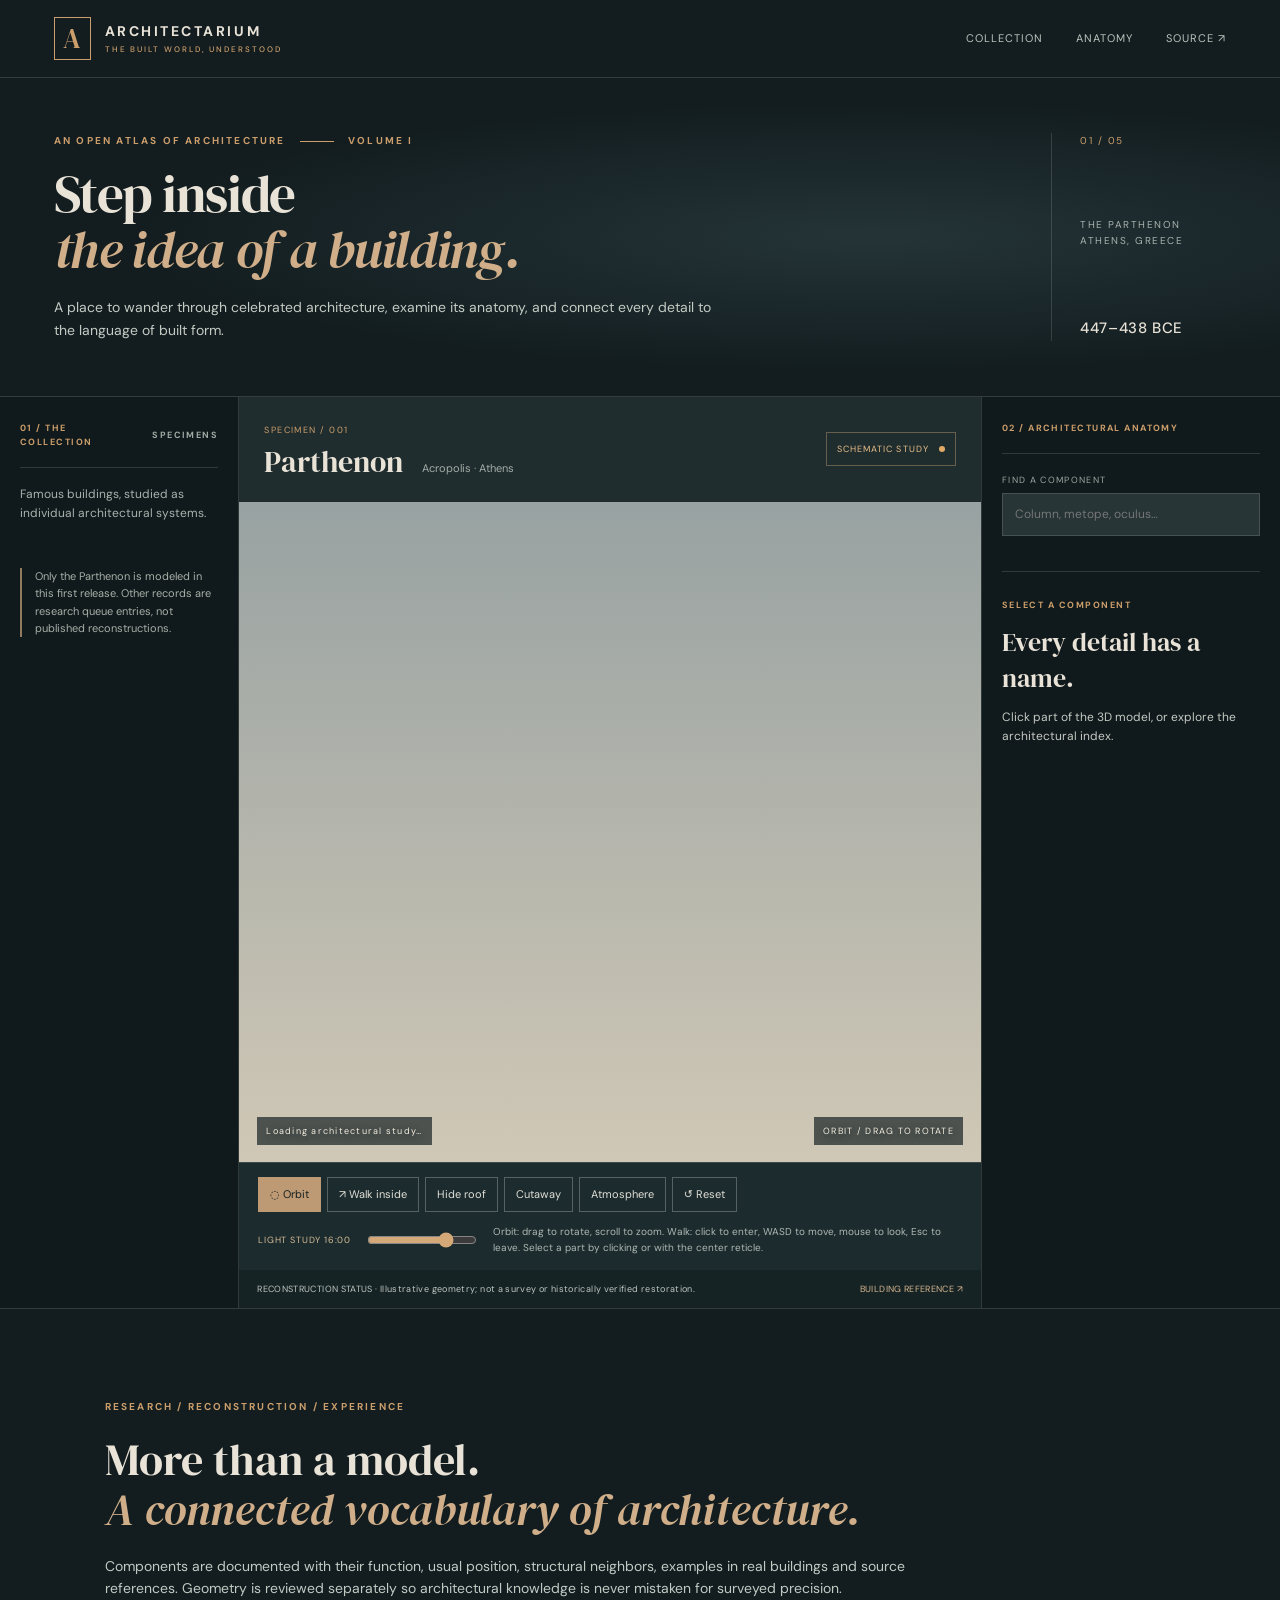
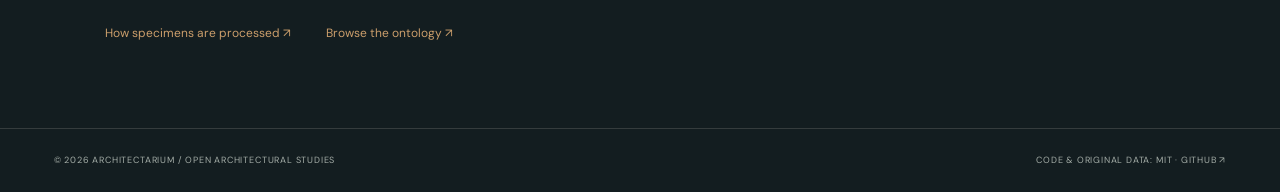
==== site/index.html @ 04c2835b "Lay out public architectural gallery and anatomy explorer" ====
<!doctype html>
<html lang="en"><head>
<meta charset="utf-8"><meta name="viewport" content="width=device-width,initial-scale=1">
<meta name="theme-color" content="#111a1d">
<meta name="description" content="Architectarium: a 3D architectural atlas and component ontology.">
<title>Architectarium — The built world, understood</title>
<link rel="stylesheet" href="./styles.css">
<script type="importmap">{"imports":{"three":"https://cdn.jsdelivr.net/npm/three@0.180.0/build/three.module.js","three/addons/":"https://cdn.jsdelivr.net/npm/three@0.180.0/examples/jsm/"}}</script>
<script type="module" src="./app.js"></script></head>
<body>
<header class="mast"><a class="wordmark" href="./" aria-label="Architectarium homepage"><span class="mark">A</span><span>ARCHITECTARIUM<small>THE BUILT WORLD, UNDERSTOOD</small></span></a><nav><a href="#collection">Collection</a><a href="#anatomy">Anatomy</a><a href="https://github.com/sguzman/architectarium" target="_blank" rel="noopener noreferrer">Source ↗</a></nav></header>
<section class="intro"><div><div class="eyebrow">AN OPEN ATLAS OF ARCHITECTURE <span class="line"></span> VOLUME I</div><h1>Step inside<br><em>the idea of a building.</em></h1><p>A place to wander through celebrated architecture, examine its anatomy, and connect every detail to the language of built form.</p></div><div class="folio"><span>01 / 05</span><span>THE PARTHENON<br>ATHENS, GREECE</span><strong>447–438 BCE</strong></div></section>
<main class="workspace">
<aside class="collection" id="collection"><div class="panel-heading"><span>01 / THE COLLECTION</span><strong id="specimenCount">SPECIMENS</strong></div><div class="panel-copy">Famous buildings, studied as individual architectural systems.</div><div id="specimenList" class="specimen-list" aria-live="polite"></div><div class="aside-note">Only the Parthenon is modeled in this first release. Other records are research queue entries, not published reconstructions.</div></aside>
<section class="stage" aria-label="Interactive architectural viewer">
<div class="stage-header"><div class="stage-title"><span class="stage-number">SPECIMEN / 001</span><h2>Parthenon <small>Acropolis · Athens</small></h2></div><div class="quality">SCHEMATIC STUDY <span class="statusdot"></span></div></div>
<div class="viewport" id="viewport"><canvas id="view" aria-label="Interactive three-dimensional Parthenon"></canvas><div class="scene-hud"><span id="sceneState">Loading architectural study…</span><span id="navigationState">ORBIT / DRAG TO ROTATE</span></div><div id="crosshair" aria-hidden="true">+</div><div class="viewport-error" id="error" role="status" hidden></div></div>
<div class="toolbar">
<div class="toolbar-row"><button id="orbitMode" class="active" aria-pressed="true" type="button">◌ Orbit</button><button id="walkMode" type="button" aria-pressed="false">↗ Walk inside</button><button id="roofToggle" type="button" aria-pressed="false">Hide roof</button><button id="wallsToggle" type="button" aria-pressed="false">Cutaway</button><button id="dustToggle" type="button" aria-pressed="false">Atmosphere</button><button id="reset" type="button">↺ Reset</button></div>
<div class="light-row"><label for="daylight">LIGHT STUDY <span id="hourLabel">16:00</span></label><input id="daylight" type="range" min="7" max="19" step=".5" value="16"><span class="help">Orbit: drag to rotate, scroll to zoom. Walk: click to enter, WASD to move, mouse to look, Esc to leave. Select a part by clicking or with the center reticle.</span></div></div>
<div class="viewer-footer"><span>RECONSTRUCTION STATUS · Illustrative geometry; not a survey or historically verified restoration.</span><a href="https://parthenonfrieze.gr/en/the-parthenon/" rel="noopener noreferrer" target="_blank">BUILDING REFERENCE ↗</a></div>
</section>
<aside class="anatomy" id="anatomy"><div class="panel-heading"><span>02 / ARCHITECTURAL ANATOMY</span><strong id="termCount"></strong></div><label class="searchlabel" for="search">FIND A COMPONENT</label><input id="search" type="search" placeholder="Column, metope, oculus…" autocomplete="off">
<div class="term-list" id="terms" role="list" aria-label="Architectural concepts"></div><div class="inspector" id="inspector" aria-live="polite"><div class="placeholder"><span>SELECT A COMPONENT</span><strong>Every detail has a name.</strong><p>Click part of the 3D model, or explore the architectural index.</p></div></div>
</aside></main>
<section class="statement" id="method"><span class="eyebrow">RESEARCH / RECONSTRUCTION / EXPERIENCE</span><h2>More than a model.<br><em>A connected vocabulary of architecture.</em></h2><p>Components are documented with their function, usual position, structural neighbors, examples in real buildings and source references. Geometry is reviewed separately so architectural knowledge is never mistaken for surveyed precision.</p><div class="statement-links"><a href="https://github.com/sguzman/architectarium/blob/main/docs/SPECIMEN_PROTOCOL.md">How specimens are processed ↗</a><a href="https://github.com/sguzman/architectarium/tree/main/ontology">Browse the ontology ↗</a></div></section>
<footer><span>© 2026 ARCHITECTARIUM / OPEN ARCHITECTURAL STUDIES</span><span>CODE & ORIGINAL DATA: MIT · <a href="https://github.com/sguzman/architectarium">GITHUB ↗</a></span></footer>
</body></html>
---- site/styles.css ----
@import url('https://fonts.googleapis.com/css2?family=DM+Sans:wght@400;500;600;700&family=DM+Serif+Display:ital@0;1&display=swap');
:root{--deep:#131d20;--darker:#10191b;--ink:#e8e2d7;--muted:#a9b2ae;--accent:#cb9e6b;--line:rgba(230,223,209,.16);--panel:#1b292b;--serif:'DM Serif Display',Georgia,serif;--sans:'DM Sans',system-ui,sans-serif}
*{box-sizing:border-box}html{scroll-behavior:smooth}body{margin:0;background:var(--deep);color:var(--ink);font:14px/1.58 var(--sans)}a{color:inherit;text-decoration:none}button,input{font:inherit}button{cursor:pointer}button:focus-visible,a:focus-visible,input:focus-visible{outline:2px solid var(--accent);outline-offset:3px}
.mast{height:78px;padding:0 clamp(24px,4.2vw,82px);display:flex;align-items:center;justify-content:space-between;border-bottom:1px solid var(--line)}.wordmark{display:flex;align-items:center;gap:14px;font-size:14px;font-weight:700;letter-spacing:.18em;line-height:1.3}.wordmark small{display:block;font-size:8px;letter-spacing:.24em;font-weight:500;color:var(--accent);margin-top:4px}.mark{display:grid;place-items:center;width:37px;height:43px;border:1px solid var(--accent);font-family:var(--serif);color:var(--accent);font-size:27px;font-weight:400;letter-spacing:0}.mast nav{display:flex;gap:33px;color:#bac4bc;font-size:11px;letter-spacing:.09em;text-transform:uppercase}.mast nav a:hover,.statement-links a:hover{color:var(--accent)}
.intro{min-height:296px;padding:55px clamp(24px,4.2vw,82px) 55px;display:flex;justify-content:space-between;align-items:flex-end;gap:30px;background:radial-gradient(ellipse at 68% 50%,#243437 0%,transparent 60%)}.eyebrow{font-size:10px;color:var(--accent);font-weight:700;letter-spacing:.22em}.line{display:inline-block;width:34px;border-bottom:1px solid var(--accent);vertical-align:middle;margin:0 10px}.intro h1{font-family:var(--serif);font-weight:400;font-size:clamp(37px,4.15vw,66px);line-height:1.06;letter-spacing:-.025em;margin:17px 0 18px}.intro h1 em,.statement h2 em{color:#cfae89;font-weight:400}.intro p{margin:0;max-width:670px;color:#c4cbc3;font-size:14px}.folio{align-self:stretch;min-width:175px;display:flex;flex-direction:column;justify-content:space-between;align-items:flex-start;border-left:1px solid var(--line);padding-left:28px;font-size:10px;letter-spacing:.15em;color:var(--muted)}.folio span:first-child{color:var(--accent)}.folio strong{font-size:15px;color:var(--ink);font-weight:500;letter-spacing:.04em}
.workspace{display:grid;grid-template-columns:minmax(195px,1fr) minmax(400px,3.1fr) minmax(245px,1.25fr);border-top:1px solid var(--line);border-bottom:1px solid var(--line);min-height:750px}.collection,.anatomy{padding:24px 20px;background:var(--darker);min-width:0}.collection{border-right:1px solid var(--line)}.anatomy{border-left:1px solid var(--line)}.panel-heading{display:flex;justify-content:space-between;align-items:center;gap:12px;padding-bottom:18px;border-bottom:1px solid var(--line);color:var(--accent);font-size:9px;letter-spacing:.16em;font-weight:700}.panel-heading strong{font-size:9px;color:#a0aba5;white-space:nowrap}.panel-copy{font-size:12px;color:var(--muted);margin:17px 0 20px}.specimen-list{display:flex;flex-direction:column;gap:7px}.specimen{display:block;border:1px solid var(--line);padding:14px 15px;background:transparent;color:var(--ink);width:100%;text-align:left}.specimen.current{border-color:rgba(203,158,107,.62);background:rgba(203,158,107,.10)}.specimen .n{display:flex;justify-content:space-between;font-size:10px;letter-spacing:.1em;color:var(--accent)}.specimen h3{font:normal 22px var(--serif);margin:11px 0 0}.specimen p{font-size:11px;color:var(--muted);margin:3px 0 0}.specimen .status{margin-top:13px;font-size:9px;letter-spacing:.1em;text-transform:uppercase;color:#9aa49b}.aside-note{margin-top:25px;border-left:2px solid #917b5e;padding-left:13px;font-size:11px;color:#a8b0a8}
.stage{min-width:0;display:flex;flex-direction:column;background:#293739}.stage-header{padding:20px 25px;min-height:88px;display:flex;align-items:center;justify-content:space-between;background:#202d2f;gap:12px}.stage-number{font-size:9px;color:var(--accent);letter-spacing:.16em}.stage-title h2{margin:2px 0 0;font:normal 30px var(--serif)}.stage-title h2 small{font:11px var(--sans);color:#a3ada7;margin-left:12px}.quality{font-size:9px;letter-spacing:.12em;color:#e8be88;border:1px solid rgba(232,190,136,.35);padding:9px 10px;white-space:nowrap}.statusdot{display:inline-block;width:6px;height:6px;border-radius:50%;background:#e0aa66;margin-left:7px}
.viewport{height:clamp(400px,57vw,660px);min-height:400px;position:relative;overflow:hidden;background:linear-gradient(#98a2a2,#d0c8b6)}#view{width:100%;height:100%;display:block;outline:none}.scene-hud{pointer-events:none;position:absolute;left:18px;right:18px;bottom:17px;display:flex;justify-content:space-between;gap:10px;font-size:9px;letter-spacing:.14em;color:#f3eddf;text-shadow:0 2px 7px #202b2d}.scene-hud span{background:rgba(17,29,31,.68);padding:7px 9px}#crosshair{position:absolute;left:50%;top:50%;transform:translate(-50%,-50%);font:23px var(--sans);color:white;text-shadow:0 1px 5px #182329;pointer-events:none;display:none}.viewport.walking #crosshair{display:block}.viewport-error{position:absolute;inset:20px;background:rgba(19,29,32,.91);padding:30px;color:#edd5a7}
.toolbar{background:#1c2b2d;padding:14px 19px;border-top:1px solid var(--line)}.toolbar-row{display:flex;gap:6px;flex-wrap:wrap}.toolbar button{background:transparent;border:1px solid #556261;color:#e2e0d8;font-size:11px;padding:8px 11px}.toolbar button:hover,.toolbar button.active{background:#bd9974;color:#142023;border-color:#bd9974}.light-row{display:flex;align-items:center;gap:14px;padding-top:12px;flex-wrap:wrap}.light-row label{font-size:9px;color:#d7bd97;white-space:nowrap;letter-spacing:.09em}.light-row input{accent-color:#d4a877;width:110px}.help{font-size:10px;color:#aeb9b4;flex:1;min-width:230px}.viewer-footer{padding:12px 18px;display:flex;gap:10px;justify-content:space-between;background:#162325;color:#bdc5c0;font-size:9px;letter-spacing:.04em}.viewer-footer a{white-space:nowrap;color:#d5b58f}
.searchlabel{display:block;margin:19px 0 6px;color:#9ba8a2;font-size:9px;letter-spacing:.15em}#search{width:100%;background:#273537;border:1px solid var(--line);border-radius:0;padding:11px 12px;color:var(--ink);font-size:12px;outline:none}#search:focus{border-color:var(--accent)}.term-list{display:flex;flex-wrap:wrap;gap:6px;margin:15px 0 20px;max-height:175px;overflow:auto;align-content:start}.term-list button{background:#243235;color:#c5ceca;border:1px solid #3a4c4c;padding:5px 8px;font-size:10px;text-align:left}.term-list button.active,.term-list button:hover{border-color:var(--accent);color:#f1d5b1}.inspector{border-top:1px solid var(--line);padding-top:20px}.placeholder span,.inspector .tag{font-size:9px;font-weight:700;letter-spacing:.17em;color:var(--accent);text-transform:uppercase}.placeholder strong{display:block;font:normal 26px var(--serif);margin:10px 0}.placeholder p,.inspector p{font-size:12px;color:#c4c9c2}.inspector h3{font:normal 29px var(--serif);margin:8px 0 12px}.inspector dt{font-size:9px;letter-spacing:.13em;color:#c5a47f;font-weight:700;margin-top:13px;text-transform:uppercase}.inspector dd{margin:5px 0;font-size:12px;color:#c6cec6}.inspector a{color:#e2bc8f;overflow-wrap:anywhere}.rel{border:1px solid #485958;background:#26373a;color:#e9c7a5;font-size:10px;padding:4px 7px;margin:4px 4px 0 0}.inspector .example{font-size:11px;line-height:1.7}.inspector .note{font-size:10px;color:#a8b2aa;margin-top:15px;border-top:1px solid var(--line);padding-top:12px}
.statement{padding:85px clamp(24px,7vw,110px);max-width:1250px;margin:auto}.statement h2{font:normal clamp(32px,3.4vw,52px)/1.14 var(--serif);margin:20px 0}.statement p{max-width:830px;font-size:14px;color:#c1cbc4}.statement-links{display:flex;gap:35px;flex-wrap:wrap;margin-top:25px;color:var(--accent);font-size:12px}footer{border-top:1px solid var(--line);padding:24px clamp(24px,4.2vw,82px);display:flex;justify-content:space-between;gap:15px;flex-wrap:wrap;color:#a4ada7;letter-spacing:.09em;font-size:9px}
@media(max-width:1200px){.workspace{grid-template-columns:200px minmax(400px,1fr)}.anatomy{grid-column:1/-1;border-left:0;border-top:1px solid var(--line)}.term-list{max-height:130px}.inspector{max-width:720px}.viewport{height:530px}}
@media(max-width:730px){.mast{height:auto;gap:18px;padding:18px 20px;flex-wrap:wrap}.mast nav{gap:19px}.intro{padding:39px 22px;min-height:auto}.folio{display:none}.workspace{display:flex;flex-direction:column}.stage{order:0}.collection{order:1;border-right:0;border-top:1px solid var(--line)}.anatomy{order:2}.specimen-list{display:grid;grid-template-columns:repeat(auto-fit,minmax(175px,1fr))}.viewport{height:55vh;min-height:360px}.stage-header{padding:16px}.stage-title h2{font-size:24px}.stage-title h2 small{display:block;margin:0}.quality{font-size:8px}.viewer-footer{flex-direction:column}.statement{padding:58px 22px}}
@media(prefers-reduced-motion:reduce){html{scroll-behavior:auto}*{transition:none!important;animation:none!important}}
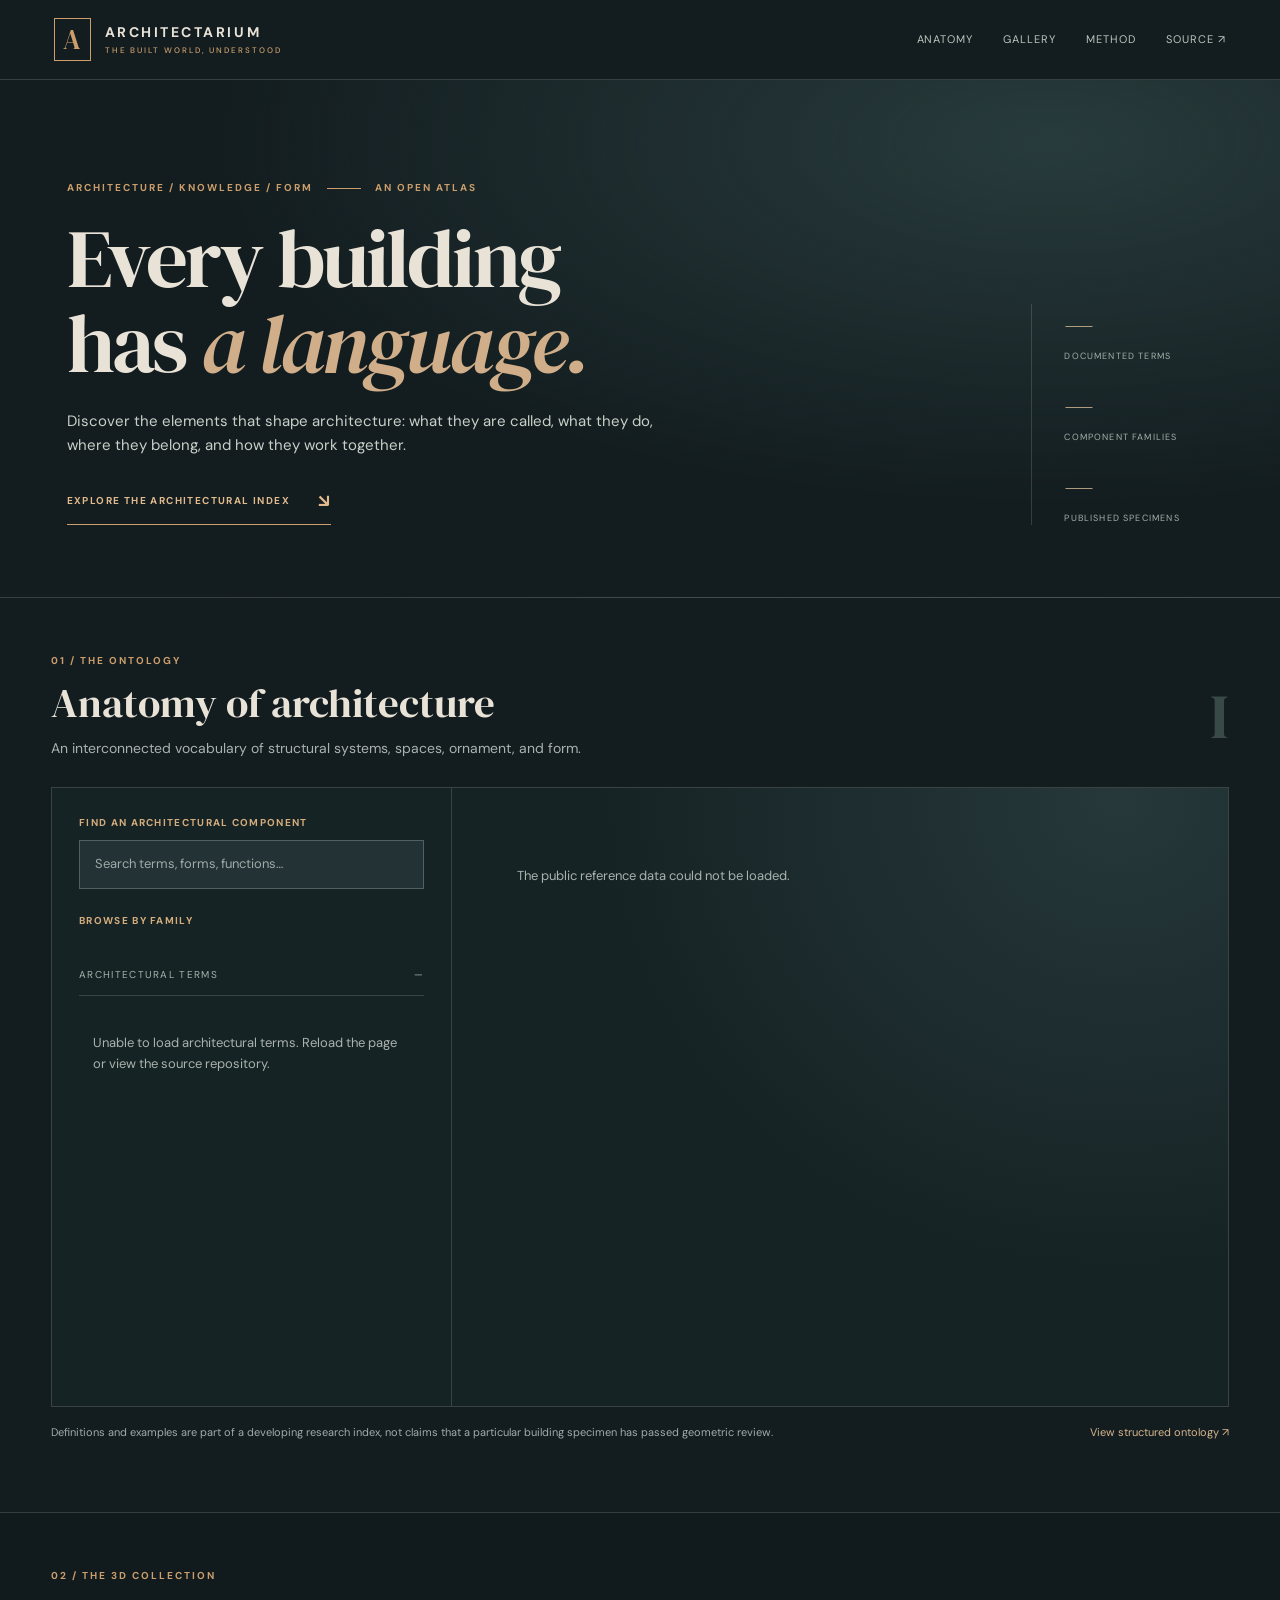
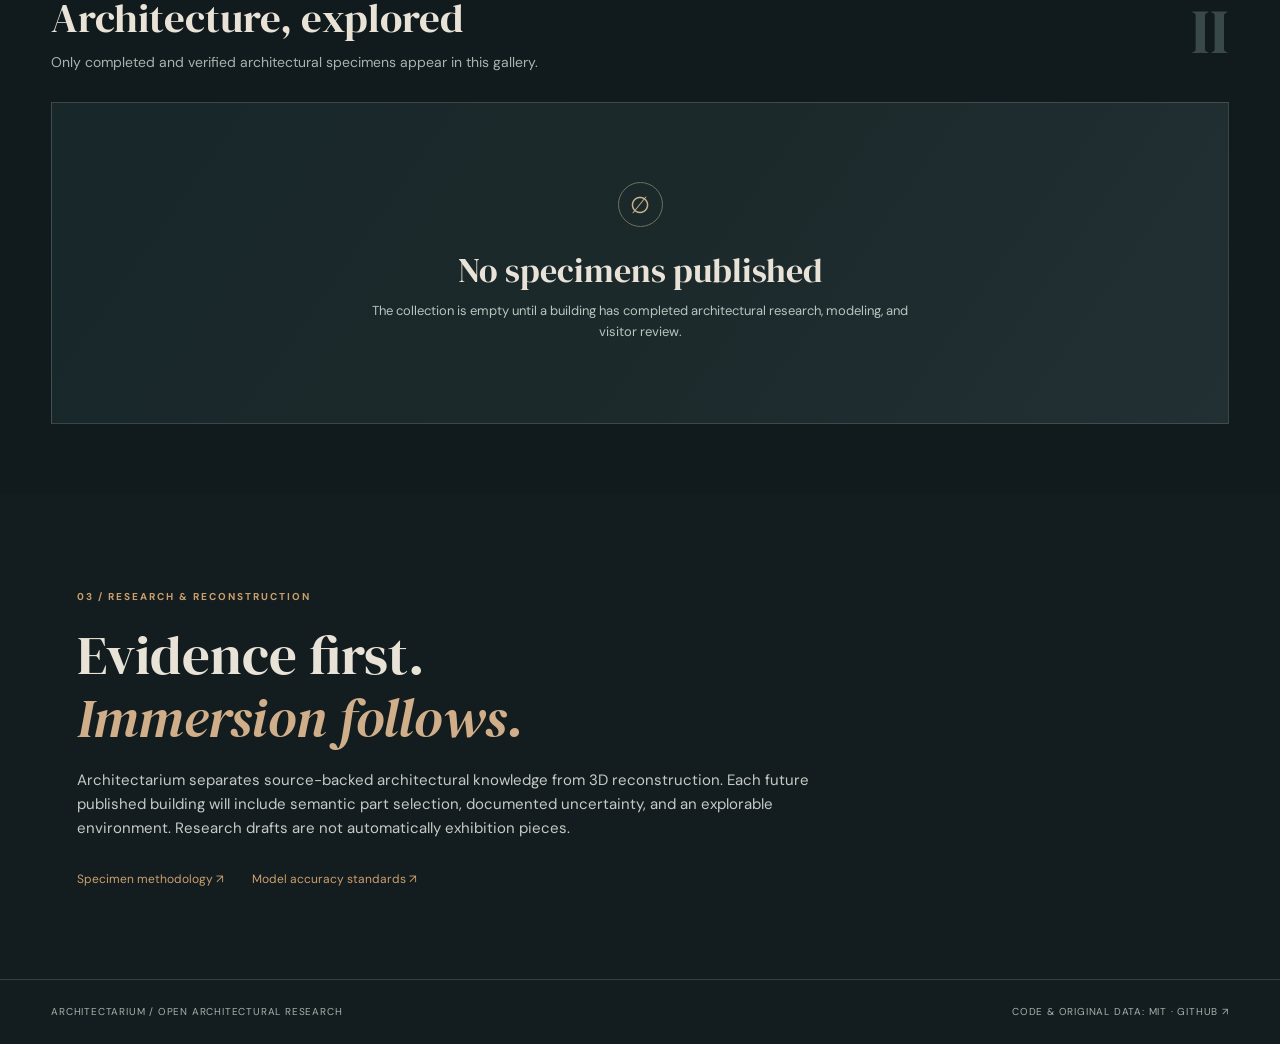
==== commit 74d784ca: "Replace gallery drafts with an ontology-first public interface" ====
--- a/site/index.html
+++ b/site/index.html
@@ -1,28 +1,60 @@
 <!doctype html>
-<html lang="en"><head>
-<meta charset="utf-8"><meta name="viewport" content="width=device-width,initial-scale=1">
-<meta name="theme-color" content="#111a1d">
-<meta name="description" content="Architectarium: a 3D architectural atlas and component ontology.">
-<title>Architectarium — The built world, understood</title>
-<link rel="stylesheet" href="./styles.css">
-<script type="importmap">{"imports":{"three":"https://cdn.jsdelivr.net/npm/three@0.180.0/build/three.module.js","three/addons/":"https://cdn.jsdelivr.net/npm/three@0.180.0/examples/jsm/"}}</script>
-<script type="module" src="./app.js"></script></head>
+<html lang="en">
+<head>
+  <meta charset="utf-8">
+  <meta name="viewport" content="width=device-width,initial-scale=1">
+  <meta name="theme-color" content="#111a1d">
+  <meta name="description" content="Architectarium: an independent atlas of architectural vocabulary and carefully documented 3D specimens.">
+  <title>Architectarium — The Built World, Understood</title>
+  <link rel="stylesheet" href="./styles.css">
+  <script type="module" src="./app.js"></script>
+</head>
 <body>
-<header class="mast"><a class="wordmark" href="./" aria-label="Architectarium homepage"><span class="mark">A</span><span>ARCHITECTARIUM<small>THE BUILT WORLD, UNDERSTOOD</small></span></a><nav><a href="#collection">Collection</a><a href="#anatomy">Anatomy</a><a href="https://github.com/sguzman/architectarium" target="_blank" rel="noopener noreferrer">Source ↗</a></nav></header>
-<section class="intro"><div><div class="eyebrow">AN OPEN ATLAS OF ARCHITECTURE <span class="line"></span> VOLUME I</div><h1>Step inside<br><em>the idea of a building.</em></h1><p>A place to wander through celebrated architecture, examine its anatomy, and connect every detail to the language of built form.</p></div><div class="folio"><span>01 / 05</span><span>THE PARTHENON<br>ATHENS, GREECE</span><strong>447–438 BCE</strong></div></section>
-<main class="workspace">
-<aside class="collection" id="collection"><div class="panel-heading"><span>01 / THE COLLECTION</span><strong id="specimenCount">SPECIMENS</strong></div><div class="panel-copy">Famous buildings, studied as individual architectural systems.</div><div id="specimenList" class="specimen-list" aria-live="polite"></div><div class="aside-note">Only the Parthenon is modeled in this first release. Other records are research queue entries, not published reconstructions.</div></aside>
-<section class="stage" aria-label="Interactive architectural viewer">
-<div class="stage-header"><div class="stage-title"><span class="stage-number">SPECIMEN / 001</span><h2>Parthenon <small>Acropolis · Athens</small></h2></div><div class="quality">SCHEMATIC STUDY <span class="statusdot"></span></div></div>
-<div class="viewport" id="viewport"><canvas id="view" aria-label="Interactive three-dimensional Parthenon"></canvas><div class="scene-hud"><span id="sceneState">Loading architectural study…</span><span id="navigationState">ORBIT / DRAG TO ROTATE</span></div><div id="crosshair" aria-hidden="true">+</div><div class="viewport-error" id="error" role="status" hidden></div></div>
-<div class="toolbar">
-<div class="toolbar-row"><button id="orbitMode" class="active" aria-pressed="true" type="button">◌ Orbit</button><button id="walkMode" type="button" aria-pressed="false">↗ Walk inside</button><button id="roofToggle" type="button" aria-pressed="false">Hide roof</button><button id="wallsToggle" type="button" aria-pressed="false">Cutaway</button><button id="dustToggle" type="button" aria-pressed="false">Atmosphere</button><button id="reset" type="button">↺ Reset</button></div>
-<div class="light-row"><label for="daylight">LIGHT STUDY <span id="hourLabel">16:00</span></label><input id="daylight" type="range" min="7" max="19" step=".5" value="16"><span class="help">Orbit: drag to rotate, scroll to zoom. Walk: click to enter, WASD to move, mouse to look, Esc to leave. Select a part by clicking or with the center reticle.</span></div></div>
-<div class="viewer-footer"><span>RECONSTRUCTION STATUS · Illustrative geometry; not a survey or historically verified restoration.</span><a href="https://parthenonfrieze.gr/en/the-parthenon/" rel="noopener noreferrer" target="_blank">BUILDING REFERENCE ↗</a></div>
-</section>
-<aside class="anatomy" id="anatomy"><div class="panel-heading"><span>02 / ARCHITECTURAL ANATOMY</span><strong id="termCount"></strong></div><label class="searchlabel" for="search">FIND A COMPONENT</label><input id="search" type="search" placeholder="Column, metope, oculus…" autocomplete="off">
-<div class="term-list" id="terms" role="list" aria-label="Architectural concepts"></div><div class="inspector" id="inspector" aria-live="polite"><div class="placeholder"><span>SELECT A COMPONENT</span><strong>Every detail has a name.</strong><p>Click part of the 3D model, or explore the architectural index.</p></div></div>
-</aside></main>
-<section class="statement" id="method"><span class="eyebrow">RESEARCH / RECONSTRUCTION / EXPERIENCE</span><h2>More than a model.<br><em>A connected vocabulary of architecture.</em></h2><p>Components are documented with their function, usual position, structural neighbors, examples in real buildings and source references. Geometry is reviewed separately so architectural knowledge is never mistaken for surveyed precision.</p><div class="statement-links"><a href="https://github.com/sguzman/architectarium/blob/main/docs/SPECIMEN_PROTOCOL.md">How specimens are processed ↗</a><a href="https://github.com/sguzman/architectarium/tree/main/ontology">Browse the ontology ↗</a></div></section>
-<footer><span>© 2026 ARCHITECTARIUM / OPEN ARCHITECTURAL STUDIES</span><span>CODE & ORIGINAL DATA: MIT · <a href="https://github.com/sguzman/architectarium">GITHUB ↗</a></span></footer>
+  <header class="mast">
+    <a class="wordmark" href="./" aria-label="Architectarium home"><span class="mark" aria-hidden="true">A</span><span>ARCHITECTARIUM<small>THE BUILT WORLD, UNDERSTOOD</small></span></a>
+    <nav aria-label="Main navigation"><a href="#anatomy">Anatomy</a><a href="#gallery">Gallery</a><a href="#method">Method</a><a href="https://github.com/sguzman/architectarium" rel="noopener noreferrer" target="_blank">Source ↗</a></nav>
+  </header>
+  <section class="intro">
+    <div class="intro-copy">
+      <div class="eyebrow">ARCHITECTURE / KNOWLEDGE / FORM <span class="line"></span> AN OPEN ATLAS</div>
+      <h1>Every building<br>has <em>a language.</em></h1>
+      <p>Discover the elements that shape architecture: what they are called, what they do, where they belong, and how they work together.</p>
+      <a class="explore" href="#anatomy">EXPLORE THE ARCHITECTURAL INDEX <span aria-hidden="true">↘</span></a>
+    </div>
+    <div class="hero-stats" aria-label="Current collection size">
+      <div><strong id="conceptCount">—</strong><span>DOCUMENTED TERMS</span></div>
+      <div><strong id="familyCount">—</strong><span>COMPONENT FAMILIES</span></div>
+      <div><strong id="publishedCount">—</strong><span>PUBLISHED SPECIMENS</span></div>
+    </div>
+  </section>
+  <main>
+    <section class="anatomy-section" id="anatomy">
+      <header class="section-head"><div><span class="eyebrow">01 / THE ONTOLOGY</span><h2>Anatomy of architecture</h2><p>An interconnected vocabulary of structural systems, spaces, ornament, and form.</p></div><span class="section-mark" aria-hidden="true">I</span></header>
+      <div class="workspace">
+        <aside class="index" aria-label="Architectural term browser">
+          <label for="search" class="index-label">FIND AN ARCHITECTURAL COMPONENT</label>
+          <input id="search" type="search" placeholder="Search terms, forms, functions…" autocomplete="off" spellcheck="false">
+          <span class="index-label filter-title">BROWSE BY FAMILY</span>
+          <div id="categories" class="categories" role="group" aria-label="Component families"></div>
+          <div class="index-row"><span>ARCHITECTURAL TERMS</span><span id="termCount">—</span></div>
+          <div id="terms" class="term-list" aria-label="Architectural terms"></div>
+        </aside>
+        <article class="inspector" id="inspector" aria-live="polite" aria-label="Selected architectural term">
+          <div class="inspector-welcome"><div class="eyebrow">THE BUILDING BLOCKS OF FORM</div><h3>Structure has a vocabulary.</h3><p>Select any architectural term to examine its purpose, identifying features, typical location, materials, and relationships with other components.</p><div class="ornament" aria-hidden="true"><span></span><span></span><span></span><span></span></div></div>
+        </article>
+      </div>
+      <div class="ontology-footnote">Definitions and examples are part of a developing research index, not claims that a particular building specimen has passed geometric review. <a href="https://github.com/sguzman/architectarium/tree/main/ontology" target="_blank" rel="noopener noreferrer">View structured ontology ↗</a></div>
+    </section>
+    <section class="gallery-section" id="gallery">
+      <header class="section-head"><div><span class="eyebrow">02 / THE 3D COLLECTION</span><h2>Architecture, explored</h2><p>Only completed and verified architectural specimens appear in this gallery.</p></div><span class="section-mark" aria-hidden="true">II</span></header>
+      <div id="galleryContent" class="gallery-content" aria-live="polite"><div class="gallery-empty"><div class="gallery-icon" aria-hidden="true">∅</div><h3>No specimens published</h3><p>The collection is empty until a building has completed architectural research, modeling, and visitor review.</p></div></div>
+    </section>
+    <section class="method-section" id="method">
+      <span class="eyebrow">03 / RESEARCH & RECONSTRUCTION</span>
+      <h2>Evidence first.<br><em>Immersion follows.</em></h2>
+      <p>Architectarium separates source-backed architectural knowledge from 3D reconstruction. Each future published building will include semantic part selection, documented uncertainty, and an explorable environment. Research drafts are not automatically exhibition pieces.</p>
+      <div class="method-links"><a href="https://github.com/sguzman/architectarium/blob/main/docs/SPECIMEN_PROTOCOL.md" target="_blank" rel="noopener noreferrer">Specimen methodology ↗</a><a href="https://github.com/sguzman/architectarium/blob/main/docs/MODEL_STANDARDS.md" target="_blank" rel="noopener noreferrer">Model accuracy standards ↗</a></div>
+    </section>
+  </main>
+  <footer><span>ARCHITECTARIUM / OPEN ARCHITECTURAL RESEARCH</span><span>CODE & ORIGINAL DATA: MIT · <a href="https://github.com/sguzman/architectarium" rel="noopener noreferrer" target="_blank">GITHUB ↗</a></span></footer>
 </body></html>
--- a/site/styles.css
+++ b/site/styles.css
@@ -1,14 +1,14 @@
 @import url('https://fonts.googleapis.com/css2?family=DM+Sans:wght@400;500;600;700&family=DM+Serif+Display:ital@0;1&display=swap');
-:root{--deep:#131d20;--darker:#10191b;--ink:#e8e2d7;--muted:#a9b2ae;--accent:#cb9e6b;--line:rgba(230,223,209,.16);--panel:#1b292b;--serif:'DM Serif Display',Georgia,serif;--sans:'DM Sans',system-ui,sans-serif}
-*{box-sizing:border-box}html{scroll-behavior:smooth}body{margin:0;background:var(--deep);color:var(--ink);font:14px/1.58 var(--sans)}a{color:inherit;text-decoration:none}button,input{font:inherit}button{cursor:pointer}button:focus-visible,a:focus-visible,input:focus-visible{outline:2px solid var(--accent);outline-offset:3px}
-.mast{height:78px;padding:0 clamp(24px,4.2vw,82px);display:flex;align-items:center;justify-content:space-between;border-bottom:1px solid var(--line)}.wordmark{display:flex;align-items:center;gap:14px;font-size:14px;font-weight:700;letter-spacing:.18em;line-height:1.3}.wordmark small{display:block;font-size:8px;letter-spacing:.24em;font-weight:500;color:var(--accent);margin-top:4px}.mark{display:grid;place-items:center;width:37px;height:43px;border:1px solid var(--accent);font-family:var(--serif);color:var(--accent);font-size:27px;font-weight:400;letter-spacing:0}.mast nav{display:flex;gap:33px;color:#bac4bc;font-size:11px;letter-spacing:.09em;text-transform:uppercase}.mast nav a:hover,.statement-links a:hover{color:var(--accent)}
-.intro{min-height:296px;padding:55px clamp(24px,4.2vw,82px) 55px;display:flex;justify-content:space-between;align-items:flex-end;gap:30px;background:radial-gradient(ellipse at 68% 50%,#243437 0%,transparent 60%)}.eyebrow{font-size:10px;color:var(--accent);font-weight:700;letter-spacing:.22em}.line{display:inline-block;width:34px;border-bottom:1px solid var(--accent);vertical-align:middle;margin:0 10px}.intro h1{font-family:var(--serif);font-weight:400;font-size:clamp(37px,4.15vw,66px);line-height:1.06;letter-spacing:-.025em;margin:17px 0 18px}.intro h1 em,.statement h2 em{color:#cfae89;font-weight:400}.intro p{margin:0;max-width:670px;color:#c4cbc3;font-size:14px}.folio{align-self:stretch;min-width:175px;display:flex;flex-direction:column;justify-content:space-between;align-items:flex-start;border-left:1px solid var(--line);padding-left:28px;font-size:10px;letter-spacing:.15em;color:var(--muted)}.folio span:first-child{color:var(--accent)}.folio strong{font-size:15px;color:var(--ink);font-weight:500;letter-spacing:.04em}
-.workspace{display:grid;grid-template-columns:minmax(195px,1fr) minmax(400px,3.1fr) minmax(245px,1.25fr);border-top:1px solid var(--line);border-bottom:1px solid var(--line);min-height:750px}.collection,.anatomy{padding:24px 20px;background:var(--darker);min-width:0}.collection{border-right:1px solid var(--line)}.anatomy{border-left:1px solid var(--line)}.panel-heading{display:flex;justify-content:space-between;align-items:center;gap:12px;padding-bottom:18px;border-bottom:1px solid var(--line);color:var(--accent);font-size:9px;letter-spacing:.16em;font-weight:700}.panel-heading strong{font-size:9px;color:#a0aba5;white-space:nowrap}.panel-copy{font-size:12px;color:var(--muted);margin:17px 0 20px}.specimen-list{display:flex;flex-direction:column;gap:7px}.specimen{display:block;border:1px solid var(--line);padding:14px 15px;background:transparent;color:var(--ink);width:100%;text-align:left}.specimen.current{border-color:rgba(203,158,107,.62);background:rgba(203,158,107,.10)}.specimen .n{display:flex;justify-content:space-between;font-size:10px;letter-spacing:.1em;color:var(--accent)}.specimen h3{font:normal 22px var(--serif);margin:11px 0 0}.specimen p{font-size:11px;color:var(--muted);margin:3px 0 0}.specimen .status{margin-top:13px;font-size:9px;letter-spacing:.1em;text-transform:uppercase;color:#9aa49b}.aside-note{margin-top:25px;border-left:2px solid #917b5e;padding-left:13px;font-size:11px;color:#a8b0a8}
-.stage{min-width:0;display:flex;flex-direction:column;background:#293739}.stage-header{padding:20px 25px;min-height:88px;display:flex;align-items:center;justify-content:space-between;background:#202d2f;gap:12px}.stage-number{font-size:9px;color:var(--accent);letter-spacing:.16em}.stage-title h2{margin:2px 0 0;font:normal 30px var(--serif)}.stage-title h2 small{font:11px var(--sans);color:#a3ada7;margin-left:12px}.quality{font-size:9px;letter-spacing:.12em;color:#e8be88;border:1px solid rgba(232,190,136,.35);padding:9px 10px;white-space:nowrap}.statusdot{display:inline-block;width:6px;height:6px;border-radius:50%;background:#e0aa66;margin-left:7px}
-.viewport{height:clamp(400px,57vw,660px);min-height:400px;position:relative;overflow:hidden;background:linear-gradient(#98a2a2,#d0c8b6)}#view{width:100%;height:100%;display:block;outline:none}.scene-hud{pointer-events:none;position:absolute;left:18px;right:18px;bottom:17px;display:flex;justify-content:space-between;gap:10px;font-size:9px;letter-spacing:.14em;color:#f3eddf;text-shadow:0 2px 7px #202b2d}.scene-hud span{background:rgba(17,29,31,.68);padding:7px 9px}#crosshair{position:absolute;left:50%;top:50%;transform:translate(-50%,-50%);font:23px var(--sans);color:white;text-shadow:0 1px 5px #182329;pointer-events:none;display:none}.viewport.walking #crosshair{display:block}.viewport-error{position:absolute;inset:20px;background:rgba(19,29,32,.91);padding:30px;color:#edd5a7}
-.toolbar{background:#1c2b2d;padding:14px 19px;border-top:1px solid var(--line)}.toolbar-row{display:flex;gap:6px;flex-wrap:wrap}.toolbar button{background:transparent;border:1px solid #556261;color:#e2e0d8;font-size:11px;padding:8px 11px}.toolbar button:hover,.toolbar button.active{background:#bd9974;color:#142023;border-color:#bd9974}.light-row{display:flex;align-items:center;gap:14px;padding-top:12px;flex-wrap:wrap}.light-row label{font-size:9px;color:#d7bd97;white-space:nowrap;letter-spacing:.09em}.light-row input{accent-color:#d4a877;width:110px}.help{font-size:10px;color:#aeb9b4;flex:1;min-width:230px}.viewer-footer{padding:12px 18px;display:flex;gap:10px;justify-content:space-between;background:#162325;color:#bdc5c0;font-size:9px;letter-spacing:.04em}.viewer-footer a{white-space:nowrap;color:#d5b58f}
-.searchlabel{display:block;margin:19px 0 6px;color:#9ba8a2;font-size:9px;letter-spacing:.15em}#search{width:100%;background:#273537;border:1px solid var(--line);border-radius:0;padding:11px 12px;color:var(--ink);font-size:12px;outline:none}#search:focus{border-color:var(--accent)}.term-list{display:flex;flex-wrap:wrap;gap:6px;margin:15px 0 20px;max-height:175px;overflow:auto;align-content:start}.term-list button{background:#243235;color:#c5ceca;border:1px solid #3a4c4c;padding:5px 8px;font-size:10px;text-align:left}.term-list button.active,.term-list button:hover{border-color:var(--accent);color:#f1d5b1}.inspector{border-top:1px solid var(--line);padding-top:20px}.placeholder span,.inspector .tag{font-size:9px;font-weight:700;letter-spacing:.17em;color:var(--accent);text-transform:uppercase}.placeholder strong{display:block;font:normal 26px var(--serif);margin:10px 0}.placeholder p,.inspector p{font-size:12px;color:#c4c9c2}.inspector h3{font:normal 29px var(--serif);margin:8px 0 12px}.inspector dt{font-size:9px;letter-spacing:.13em;color:#c5a47f;font-weight:700;margin-top:13px;text-transform:uppercase}.inspector dd{margin:5px 0;font-size:12px;color:#c6cec6}.inspector a{color:#e2bc8f;overflow-wrap:anywhere}.rel{border:1px solid #485958;background:#26373a;color:#e9c7a5;font-size:10px;padding:4px 7px;margin:4px 4px 0 0}.inspector .example{font-size:11px;line-height:1.7}.inspector .note{font-size:10px;color:#a8b2aa;margin-top:15px;border-top:1px solid var(--line);padding-top:12px}
-.statement{padding:85px clamp(24px,7vw,110px);max-width:1250px;margin:auto}.statement h2{font:normal clamp(32px,3.4vw,52px)/1.14 var(--serif);margin:20px 0}.statement p{max-width:830px;font-size:14px;color:#c1cbc4}.statement-links{display:flex;gap:35px;flex-wrap:wrap;margin-top:25px;color:var(--accent);font-size:12px}footer{border-top:1px solid var(--line);padding:24px clamp(24px,4.2vw,82px);display:flex;justify-content:space-between;gap:15px;flex-wrap:wrap;color:#a4ada7;letter-spacing:.09em;font-size:9px}
-@media(max-width:1200px){.workspace{grid-template-columns:200px minmax(400px,1fr)}.anatomy{grid-column:1/-1;border-left:0;border-top:1px solid var(--line)}.term-list{max-height:130px}.inspector{max-width:720px}.viewport{height:530px}}
-@media(max-width:730px){.mast{height:auto;gap:18px;padding:18px 20px;flex-wrap:wrap}.mast nav{gap:19px}.intro{padding:39px 22px;min-height:auto}.folio{display:none}.workspace{display:flex;flex-direction:column}.stage{order:0}.collection{order:1;border-right:0;border-top:1px solid var(--line)}.anatomy{order:2}.specimen-list{display:grid;grid-template-columns:repeat(auto-fit,minmax(175px,1fr))}.viewport{height:55vh;min-height:360px}.stage-header{padding:16px}.stage-title h2{font-size:24px}.stage-title h2 small{display:block;margin:0}.quality{font-size:8px}.viewer-footer{flex-direction:column}.statement{padding:58px 22px}}
-@media(prefers-reduced-motion:reduce){html{scroll-behavior:auto}*{transition:none!important;animation:none!important}}
+:root{color-scheme:dark;--deep:#131d20;--darker:#10191b;--panel:#192628;--ink:#e8e2d7;--muted:#a9b2ae;--accent:#cb9e6b;--line:rgba(230,223,209,.17);--serif:'DM Serif Display',Georgia,serif;--sans:'DM Sans',system-ui,sans-serif}
+*{box-sizing:border-box}html{scroll-behavior:smooth}body{margin:0;background:var(--deep);color:var(--ink);font:14px/1.6 var(--sans)}a{color:inherit;text-decoration:none}button,input{font:inherit}button{cursor:pointer}button:focus-visible,a:focus-visible,input:focus-visible{outline:2px solid var(--accent);outline-offset:3px}
+.mast{min-height:78px;padding:18px clamp(24px,4.2vw,82px);display:flex;align-items:center;justify-content:space-between;gap:24px;border-bottom:1px solid var(--line)}.wordmark{display:flex;align-items:center;gap:14px;font-size:14px;font-weight:700;letter-spacing:.18em;line-height:1.3}.wordmark small{display:block;font-size:8px;letter-spacing:.24em;font-weight:500;color:var(--accent);margin-top:4px}.mark{display:grid;place-items:center;width:37px;height:43px;border:1px solid var(--accent);font-family:var(--serif);color:var(--accent);font-size:27px;font-weight:400;letter-spacing:0}.mast nav{display:flex;gap:30px;color:#bac4bc;font-size:11px;letter-spacing:.09em;text-transform:uppercase}.mast nav a:hover,.method-links a:hover{color:var(--accent)}
+.intro{padding:clamp(55px,7.8vw,120px) clamp(24px,5.2vw,94px) clamp(54px,5.6vw,80px);display:flex;justify-content:space-between;align-items:end;gap:40px;background:radial-gradient(ellipse at 82% 12%,#283b3c 0%,transparent 56%);border-bottom:1px solid var(--line)}.intro-copy{max-width:770px}.eyebrow{font-size:10px;color:var(--accent);font-weight:700;letter-spacing:.2em}.line{display:inline-block;width:34px;border-bottom:1px solid var(--accent);vertical-align:middle;margin:0 10px}.intro h1{font-family:var(--serif);font-weight:400;font-size:clamp(48px,6.5vw,100px);line-height:1.02;letter-spacing:-.034em;margin:20px 0 23px}.intro h1 em,.method-section h2 em{font-weight:400;color:#cfae89}.intro p{font-size:15px;color:#c9d0c8;max-width:610px;margin:0}.explore{display:inline-flex;align-items:center;gap:28px;margin-top:30px;border-bottom:1px solid var(--accent);color:#e1ba8d;font-size:10px;font-weight:700;letter-spacing:.14em;padding-bottom:9px}.explore span{font-size:18px}.hero-stats{display:flex;flex-direction:column;gap:22px;border-left:1px solid var(--line);padding-left:32px;min-width:182px}.hero-stats div{display:flex;flex-direction:column}.hero-stats strong{font:normal 36px/1.1 var(--serif);color:#e1c39a;font-variant-numeric:tabular-nums}.hero-stats span{font-size:9px;color:#a5b0aa;letter-spacing:.13em;margin-top:5px}
+.anatomy-section,.gallery-section{padding:50px clamp(20px,4vw,72px) 70px}.section-head{display:flex;align-items:end;justify-content:space-between;gap:20px;padding-bottom:28px}.section-head h2{font:normal clamp(32px,3.2vw,50px)/1.13 var(--serif);margin:10px 0}.section-head p{color:var(--muted);margin:0;max-width:590px}.section-mark{font:normal 62px var(--serif);color:#405150;opacity:.85}
+.workspace{display:grid;grid-template-columns:minmax(280px,34%) minmax(0,66%);border:1px solid var(--line);background:#162325;min-height:620px}.index{padding:27px;border-right:1px solid var(--line);min-width:0}.index-label{display:block;font-size:10px;letter-spacing:.13em;color:#d5ad7d;margin:0 0 9px;font-weight:700}#search{width:100%;background:#233234;color:var(--ink);border:1px solid #506060;padding:13px 15px;border-radius:0;font-size:13px}#search::placeholder{color:#9fabaa}.filter-title{margin-top:24px}.categories{display:flex;flex-wrap:wrap;gap:7px}.category{background:transparent;border:1px solid #425455;padding:6px 10px;color:#bfcac5;font-size:11px;text-transform:capitalize}.category:hover,.category.selected{border-color:var(--accent);background:#423d32;color:#edcfae}.index-row{margin:29px 0 10px;padding-bottom:12px;border-bottom:1px solid var(--line);display:flex;justify-content:space-between;gap:10px;font-size:10px;letter-spacing:.13em;color:#a6b4ad}.term-list{max-height:490px;overflow:auto;padding-right:5px;display:flex;flex-direction:column;gap:2px}.term{width:100%;background:transparent;border:0;border-bottom:1px solid rgba(230,223,209,.08);padding:11px 9px;text-align:left;color:var(--ink);display:flex;align-items:center;justify-content:space-between;gap:16px}.term:hover,.term.selected{background:#26383a}.term.selected{border-left:2px solid var(--accent)}.term small{color:#b5bdb5;font-size:10px;text-transform:capitalize}.term-arrow{color:var(--accent);font-size:17px}.no-results{font-size:13px;color:var(--muted);padding:14px}
+.inspector{min-width:0;padding:clamp(30px,4vw,60px);background:radial-gradient(ellipse at 86% 2%,#26383a,transparent 55%)}.inspector-welcome{height:100%;min-height:460px;display:flex;flex-direction:column;justify-content:center}.inspector-welcome h3{font:normal clamp(34px,3.4vw,56px)/1.13 var(--serif);margin:19px 0}.inspector-welcome p{max-width:580px;color:#c5cdc5;font-size:15px}.ornament{display:flex;margin-top:44px;align-items:end;gap:14px;opacity:.48}.ornament span{display:block;width:14px;height:145px;background:linear-gradient(90deg,#c7aa80,#8c856d,#d0b697);position:relative}.ornament span:nth-child(2){height:164px}.ornament span:nth-child(3){height:130px}.ornament span:nth-child(4){height:153px}.ornament span::before{content:'';position:absolute;top:-12px;left:-7px;width:28px;height:10px;background:#c8aa82}.ornament span::after{content:'';position:absolute;bottom:-7px;left:-8px;width:30px;height:7px;background:#a99776}
+.term-cat{font-size:10px;color:var(--accent);font-weight:700;letter-spacing:.18em;text-transform:uppercase}.term-name{font:normal clamp(37px,4vw,62px)/1.06 var(--serif);margin:15px 0 14px}.term-definition{font-size:17px;line-height:1.65;color:#e3dfd4;max-width:760px}.term-meta{color:#b3c0b7;font-size:12px}.term-data{margin:25px 0;display:grid;grid-template-columns:repeat(2,minmax(0,1fr));gap:22px}.data-field{border-top:1px solid var(--line);padding-top:14px}.data-field h4,.detail-section h4{font-size:10px;letter-spacing:.14em;color:var(--accent);text-transform:uppercase;margin:0 0 8px;font-weight:700}.data-field p,.detail-section p{color:#c7d0c9;margin:0;font-size:13px}.detail-section{margin-top:25px;border-top:1px solid var(--line);padding-top:18px}.related{display:flex;gap:7px;flex-wrap:wrap}.related button{background:#283a3b;border:1px solid #566463;color:#e6c6a6;font-size:11px;padding:7px 10px}.related button:hover{border-color:var(--accent)}.references{display:flex;flex-wrap:wrap;gap:12px}.reference{padding:11px 14px;border-left:2px solid #997c5b;background:#213133;min-width:190px;max-width:350px}.reference span{display:block;font-size:12px;color:var(--ink)}.reference a{color:#d9b585;font-size:11px;overflow-wrap:anywhere}.research-note{border-top:1px solid var(--line);padding-top:14px;font-size:11px;color:#aeb8b2;margin-top:22px}.ontology-footnote{margin:17px 0 0;color:#9facaa;font-size:11px;display:flex;gap:16px;flex-wrap:wrap;justify-content:space-between}.ontology-footnote a{color:#d6b58d}
+.gallery-section{border-top:1px solid var(--line);background:#111b1e}.gallery-content{border:1px solid var(--line);background:linear-gradient(125deg,#17272a,#1c292b 50%,#223034);min-height:320px}.gallery-empty{display:flex;flex-direction:column;align-items:center;justify-content:center;min-height:320px;padding:50px 30px;text-align:center}.gallery-icon{display:grid;place-items:center;border:1px solid #6e6f5e;color:#c9b28e;border-radius:50%;width:45px;height:45px;font:23px var(--serif)}.gallery-empty h3{font:normal 34px var(--serif);margin:20px 0 8px}.gallery-empty p{max-width:560px;color:#b9c5be;font-size:13px;margin:0}.gallery-grid{display:grid;grid-template-columns:repeat(auto-fit,minmax(235px,1fr));gap:16px;padding:22px}.gallery-item{display:block;border:1px solid #4b5e5d;padding:24px;background:#233437}.gallery-item h3{font:normal 30px var(--serif);margin:8px 0}.gallery-item p{font-size:13px;color:#bbc9bf}.gallery-item .eyebrow{font-size:9px}.gallery-item:hover{border-color:var(--accent)}
+.method-section{padding:90px clamp(24px,6vw,105px);max-width:1200px}.method-section h2{font:normal clamp(40px,4.3vw,65px)/1.14 var(--serif);margin:18px 0}.method-section p{max-width:760px;color:#c5cbc4;font-size:15px}.method-links{display:flex;gap:28px;margin-top:30px;flex-wrap:wrap;color:var(--accent);font-size:12px}footer{border-top:1px solid var(--line);padding:24px clamp(24px,4vw,75px);display:flex;justify-content:space-between;gap:15px;flex-wrap:wrap;color:#a4b1aa;font-size:10px;letter-spacing:.08em}
+@media(max-width:960px){.intro{flex-direction:column;align-items:start}.hero-stats{flex-direction:row;border-left:0;border-top:1px solid var(--line);padding:22px 0 0;width:100%;justify-content:space-between}.workspace{grid-template-columns:1fr}.index{border-right:0;border-bottom:1px solid var(--line)}.term-list{max-height:280px}.inspector-welcome{min-height:300px}}
+@media(max-width:610px){.mast{align-items:start;flex-wrap:wrap;padding:18px 22px}.mast nav{gap:17px;flex-wrap:wrap}.intro{padding:50px 22px}.intro h1{font-size:50px}.hero-stats{gap:12px}.hero-stats strong{font-size:28px}.hero-stats span{font-size:8px}.anatomy-section,.gallery-section{padding:36px 17px 55px}.index{padding:19px}.inspector{padding:24px}.term-data{grid-template-columns:1fr}.section-mark{font-size:44px}.method-section{padding:60px 23px}}
+@media(prefers-reduced-motion:reduce){html{scroll-behavior:auto}*{animation:none!important;transition:none!important}}
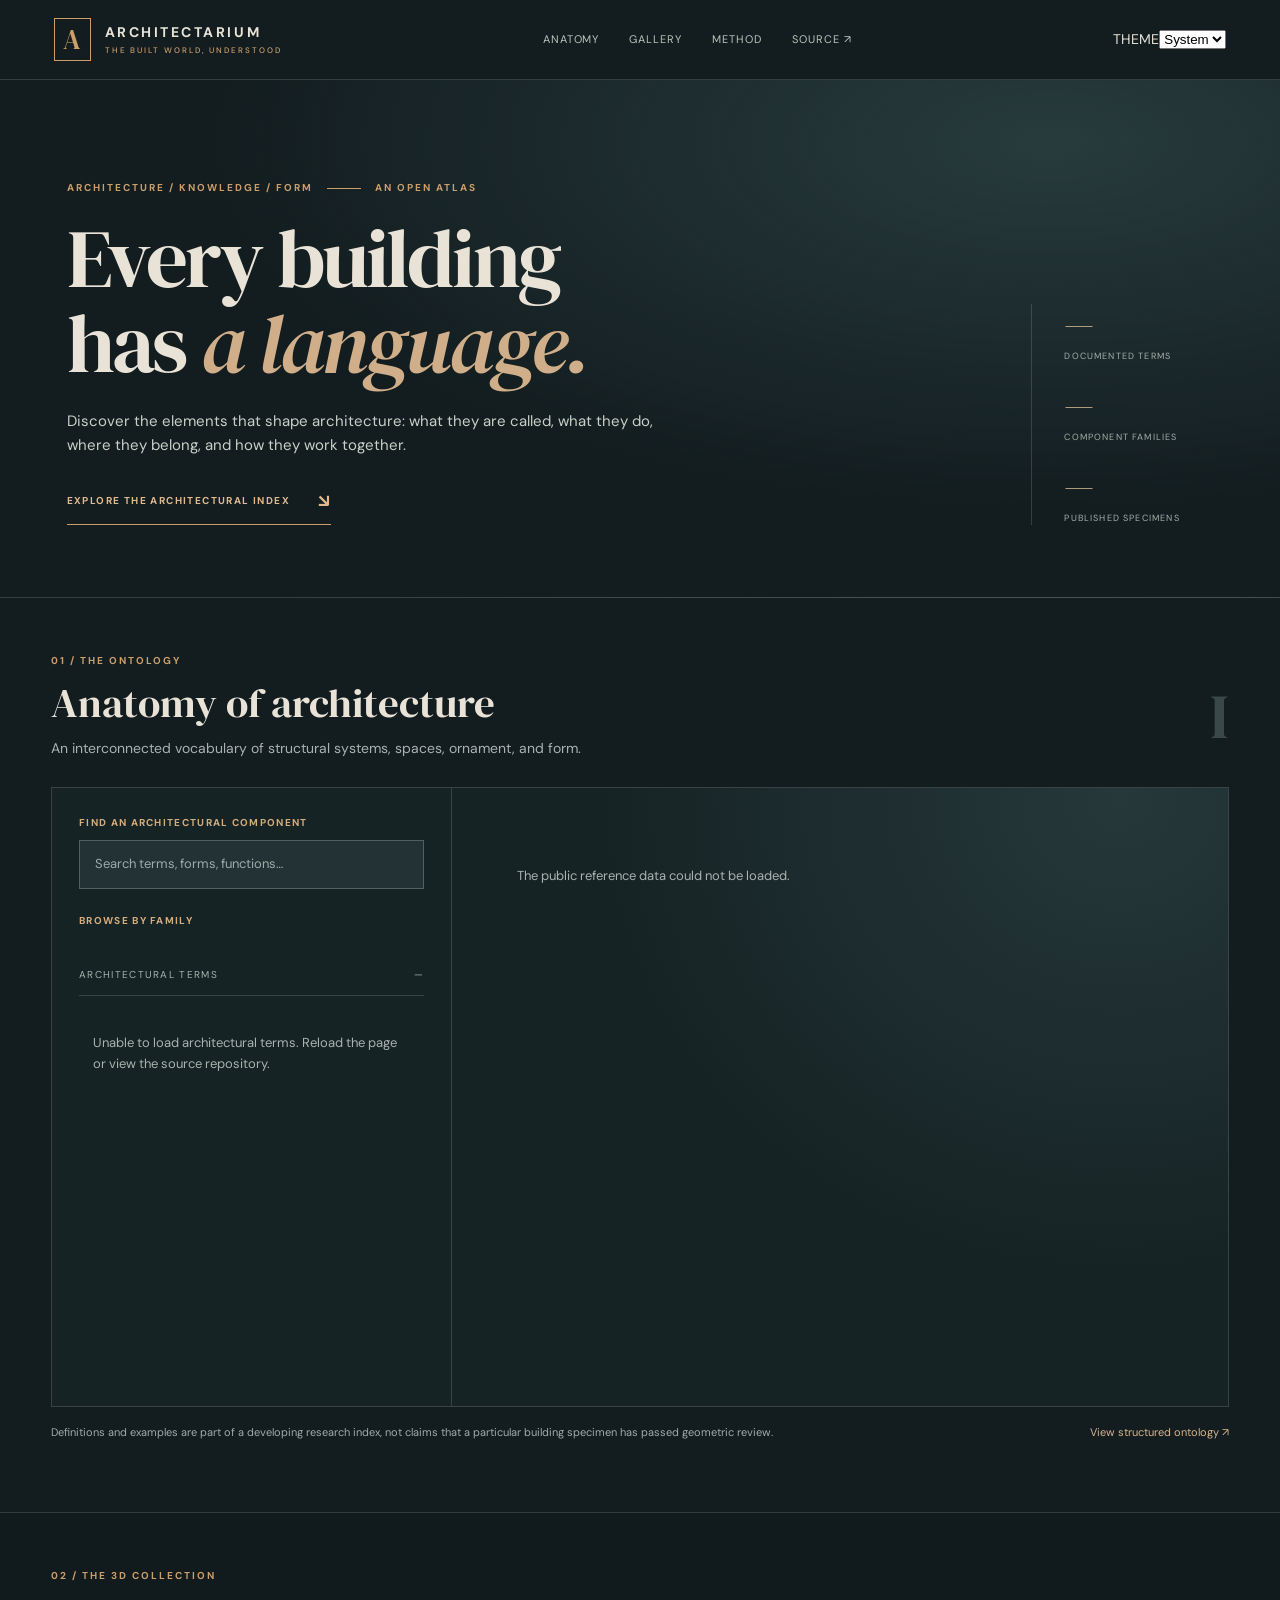
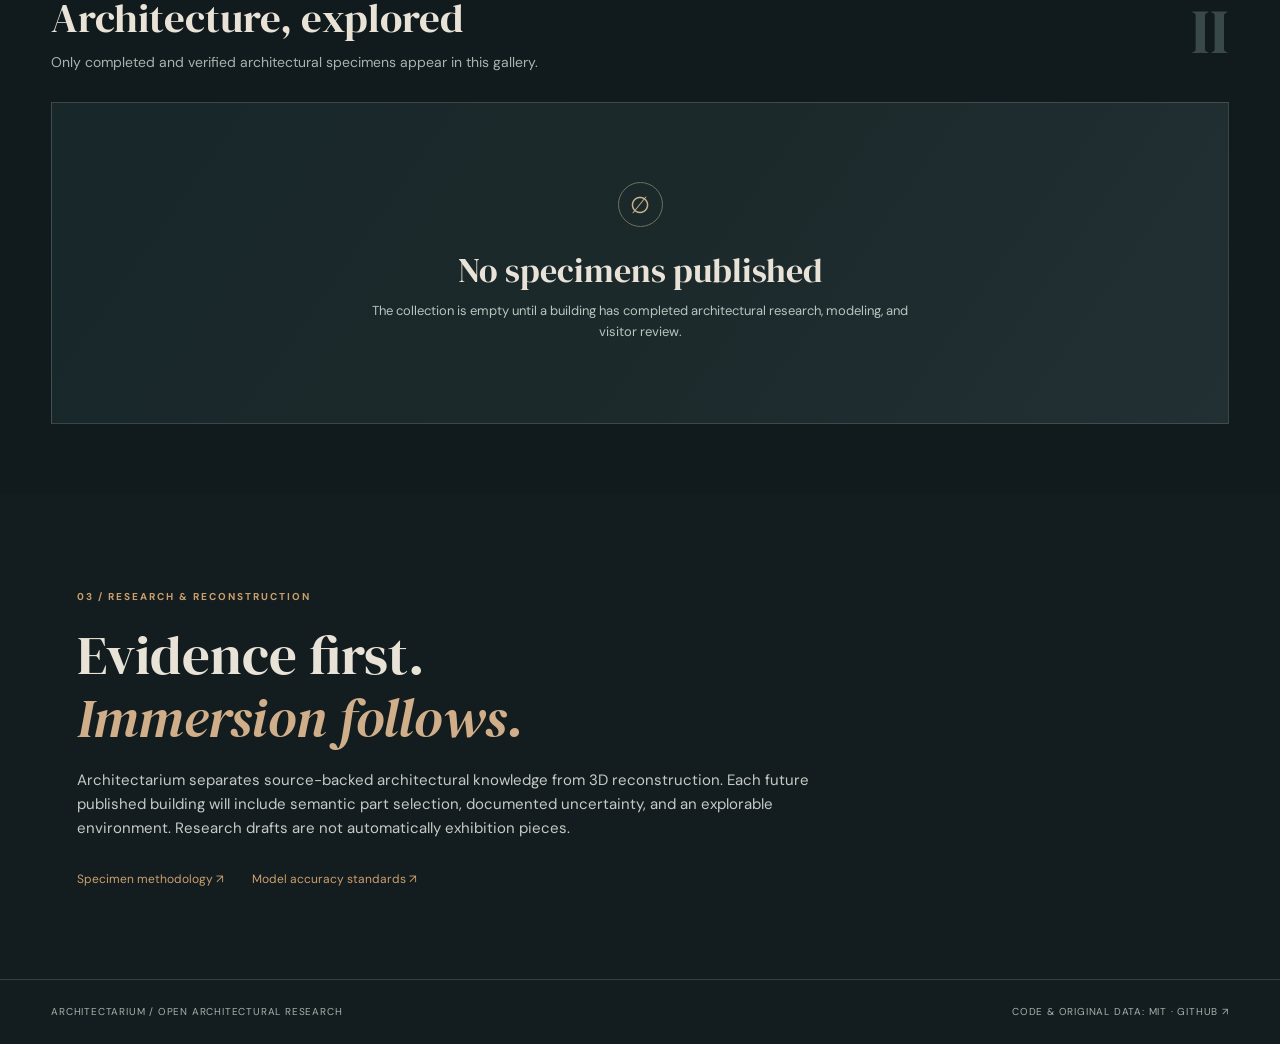
==== commit e7738226: "Provide system-default appearance controls on public site and exhibit" ====
--- a/site/index.html
+++ b/site/index.html
@@ -6,6 +6,7 @@
   <meta name="theme-color" content="#111a1d">
   <meta name="description" content="Architectarium: an independent atlas of architectural vocabulary and carefully documented 3D specimens.">
   <title>Architectarium — The Built World, Understood</title>
+  <script src="./theme.js"></script>
   <link rel="stylesheet" href="./styles.css">
   <script type="module" src="./app.js"></script>
 </head>
@@ -13,6 +14,7 @@
   <header class="mast">
     <a class="wordmark" href="./" aria-label="Architectarium home"><span class="mark" aria-hidden="true">A</span><span>ARCHITECTARIUM<small>THE BUILT WORLD, UNDERSTOOD</small></span></a>
     <nav aria-label="Main navigation"><a href="#anatomy">Anatomy</a><a href="#gallery">Gallery</a><a href="#method">Method</a><a href="https://github.com/sguzman/architectarium" rel="noopener noreferrer" target="_blank">Source ↗</a></nav>
+    <div class="theme-switch"><label for="siteTheme">THEME</label><select id="siteTheme" data-theme-selector aria-label="Color theme"><option value="system">System</option><option value="light">Light</option><option value="dark">Dark</option></select></div>
   </header>
   <section class="intro">
     <div class="intro-copy">
